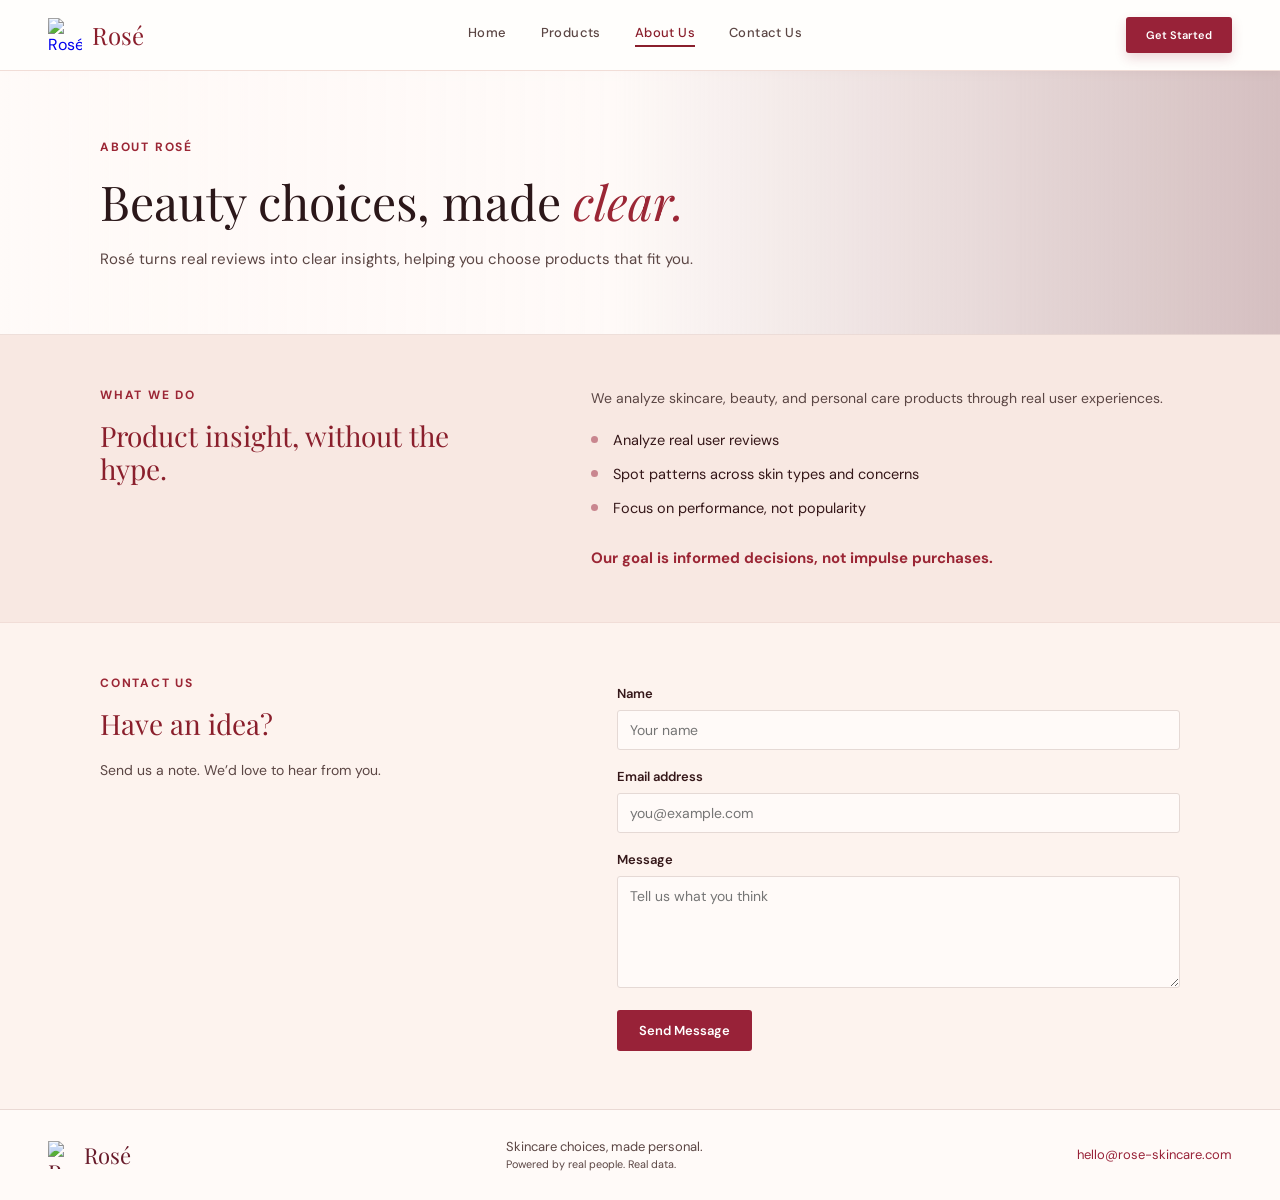
==== about.html @ 258e2c71 "Add files via upload" ====
<!DOCTYPE html>
<html lang="en">
<head>
	<meta charset="UTF-8">
	<meta name="viewport" content="width=device-width, initial-scale=1.0">
	<title>Rosé | About Us</title>
	<link rel="preconnect" href="https://fonts.googleapis.com">
	<link rel="preconnect" href="https://fonts.gstatic.com" crossorigin>
	<link href="https://fonts.googleapis.com/css2?family=DM+Sans:wght@400;500;600;700&family=Playfair+Display:ital,wght@0,400;0,500;1,400;1,500&display=swap" rel="stylesheet">
	<link rel="stylesheet" href="about.css">
</head>
<body>
	<header class="topbar">
		<a class="logo" href="Rose.html" aria-label="Rosé home">
			<img class="seal-img" src="rose-seal-transparent.png" alt="Rosé">
			<span class="logo-text">Rosé</span>
		</a>

		<nav class="topnav" aria-label="Main navigation">
			<a href="Rose.html">Home</a>
			<a href="products.html">Products</a>
			<a class="active" href="about.html" aria-current="page">About Us</a>
			<a href="#contact">Contact Us</a>
		</nav>

		<a class="about-started" href="Rose.html">Get Started</a>
	</header>

	<main>
		<section class="about-intro" aria-labelledby="about-title">
			<p class="kicker">ABOUT ROSÉ</p>
			<h1 id="about-title">Beauty choices, made <i>clear.</i></h1>
			<p class="intro-copy">Rosé turns real reviews into clear insights, helping you choose products that fit you.</p>
		</section>

		<section class="content-band" aria-labelledby="what-we-do-title">
			<div class="content-wrap two-column">
				<div>
					<p class="kicker">WHAT WE DO</p>
					<h2 id="what-we-do-title">Product insight, without the hype.</h2>
				</div>
				<div>
					<p class="body-p">We analyze skincare, beauty, and personal care products through real user experiences.</p>
					<ul class="dot-list">
						<li>Analyze real user reviews</li>
						<li>Spot patterns across skin types and concerns</li>
						<li>Focus on performance, not popularity</li>
					</ul>
					<p class="highlight">Our goal is informed decisions, not impulse purchases.</p>
				</div>
			</div>
		</section>

		<section class="contact-section" id="contact" aria-labelledby="contact-title">
			<div class="content-wrap contact-layout">
				<div>
					<p class="kicker">CONTACT US</p>
					<h2 id="contact-title">Have an idea?</h2>
					<p class="body-p">Send us a note. We’d love to hear from you.</p>
				</div>
				<form class="contact-form" action="mailto:hello@rose-skincare.com" method="post" enctype="text/plain">
					<label for="name">Name</label>
					<input type="text" id="name" name="name" placeholder="Your name" required>

					<label for="email">Email address</label>
					<input type="email" id="email" name="email" placeholder="you@example.com" required>

					<label for="message">Message</label>
					<textarea id="message" name="message" rows="5" placeholder="Tell us what you think" required></textarea>

					<button type="submit">Send Message</button>
				</form>
			</div>
		</section>
	</main>

	<footer class="site-footer">
		<div class="footer-brand">
			<img src="rose-seal-transparent.png" alt="Rosé">
			<span>Rosé</span>
		</div>
		<p>Skincare choices, made personal.<br><small>Powered by real people. Real data.</small></p>
		<a href="mailto:hello@rose-skincare.com">hello@rose-skincare.com</a>
	</footer>
</body>
</html>
---- about.css ----
* {
    box-sizing: border-box;
    margin: 0;
    padding: 0;
}

body {
    font-family: "DM Sans", Arial, sans-serif;
    color: #351719;
    background: #fcf8f6;
}

.topbar {
    display: flex;
    align-items: center;
    justify-content: space-between;
    padding: 17px 48px;
    background: rgba(255, 254, 252, .97);
    border-bottom: 1px solid #f1ddd7;
    box-shadow: 0 2px 10px rgba(72, 30, 35, .06);
}

.logo {
    display: flex;
    align-items: center;
    gap: 10px;
    text-decoration: none;
}

.seal-img {
    width: 34px;
    height: 34px;
    object-fit: contain;
}

.logo-text {
    font-family: "Playfair Display", Georgia, serif;
    font-size: 24px;
    color: #8a1f2c;
    line-height: 1;
}

.topnav {
    display: flex;
    gap: 34px;
}

.topnav a {
    color: #5b4644;
    text-decoration: none;
    font-size: 13px;
    font-weight: 500;
    letter-spacing: 0.4px;
}

.topnav a.active {
    color: #8a1f2c;
    border-bottom: 2px solid #8a1f2c;
    padding-bottom: 4px;
}

.topnav a:hover {
    color: #8a1f2c;
}

.kicker {
    color: #9b2635;
    font-size: 12px;
    font-weight: bold;
    letter-spacing: 1.8px;
    margin-bottom: 16px;
}

h1 {
    font-family: "Playfair Display", Georgia, serif;
    font-size: clamp(34px, 4vw, 48px);
    font-weight: normal;
    line-height: 1.25;
    color: #2b1719;
}

h1 i {
    color: #9b2635;
    font-style: italic;
}

h2 {
    font-family: "Playfair Display", Georgia, serif;
    font-size: 28px;
    font-weight: normal;
    color: #8a1f2c;
    margin: 0;
}

.highlight {
    margin-top: 26px;
    color: #9b2635;
    font-weight: bold;
    font-size: 15px;
    max-width: 440px;
    line-height: 1.6;
}

.dot-list {
    margin-top: 18px;
    padding: 0;
    list-style: none;
    max-width: 440px;
}

.dot-list li {
    position: relative;
    padding-left: 22px;
    margin-bottom: 12px;
    color: #351719;
    font-size: 14.5px;
    line-height: 1.55;
}

.dot-list li::before {
    content: "";
    position: absolute;
    left: 0;
    top: 7px;
    width: 7px;
    height: 7px;
    border-radius: 50%;
    background: #c9868f;
}

.about-started {
    padding: 11px 20px;
    border-radius: 3px;
    background: #982238;
    box-shadow: 0 5px 12px rgba(152, 34, 56, .18);
    color: #fff;
    font-size: 11px;
    font-weight: 600;
    text-decoration: none;
}

.about-intro,
.content-wrap {
    width: min(1080px, calc(100% - 48px));
    margin: 0 auto;
}

.about-intro {
    width: 100%;
    max-width: none;
    padding: 68px max(24px, calc((100% - 1080px) / 2)) 62px;
    background-image: linear-gradient(90deg, rgba(255, 250, 248, .96) 0%, rgba(255, 250, 248, .84) 48%, rgba(111, 44, 53, .28) 100%), url("13.png");
    background-position: center, center 45%;
    background-size: cover;
    border-bottom: 1px solid rgba(234, 217, 212, .8);
}

.about-intro h1 {
    max-width: 690px;
}

.intro-copy {
    max-width: 620px;
    margin-top: 16px;
    color: #5b4644;
    font-size: 15px;
    line-height: 1.65;
}

.content-band {
    padding: 52px 0;
    background: #f8e8e2;
}

.two-column {
    display: grid;
    grid-template-columns: minmax(0, .85fr) minmax(0, 1.15fr);
    gap: 56px;
    align-items: start;
}

.two-column h2,
.contact-layout h2 {
    max-width: 390px;
    margin: 0;
    font-size: 28px;
    line-height: 1.2;
}

.body-p {
    max-width: 590px;
    margin: 0 0 16px;
    color: #5b4644;
    font-size: 14px;
    line-height: 1.7;
}

.contact-section {
    padding: 52px 0 58px;
    background: #fdf3ee;
    border-top: 1px solid #f1ddd7;
}

.contact-layout {
    display: grid;
    grid-template-columns: minmax(0, .9fr) minmax(320px, 1.1fr);
    gap: 56px;
    align-items: start;
}

.contact-layout .body-p {
    margin-top: 18px;
}

.contact-form {
    display: grid;
    gap: 8px;
}

.contact-form label {
    margin-top: 10px;
    color: #351719;
    font-size: 13px;
    font-weight: 600;
}

.contact-form input,
.contact-form textarea {
    width: 100%;
    padding: 10px 12px;
    border: 1px solid #e5d9d5;
    border-radius: 3px;
    background: #fffaf8;
    color: #351719;
    font: inherit;
    font-size: 14px;
    resize: vertical;
}

.contact-form input:focus,
.contact-form textarea:focus {
    border-color: #982238;
    outline: 2px solid rgba(152, 34, 56, .14);
}

.contact-form button {
    width: fit-content;
    margin-top: 14px;
    padding: 12px 22px;
    border: 0;
    border-radius: 3px;
    background: #982238;
    color: #fff;
    cursor: pointer;
    font: inherit;
    font-size: 13px;
    font-weight: 600;
}

.site-footer {
    display: flex;
    align-items: center;
    justify-content: space-between;
    gap: 24px;
    padding: 28px 48px;
    border-top: 1px solid #ead9d4;
    background: #fffaf8;
    color: #5b4644;
    font-size: 13px;
}

.footer-brand {
    display: flex;
    align-items: center;
    gap: 8px;
    color: #681b2b;
    font-family: "Playfair Display", Georgia, serif;
    font-size: 22px;
}

.footer-brand img {
    width: 28px;
    height: 28px;
    object-fit: contain;
}

.site-footer a {
    color: #982238;
    text-decoration: none;
}

@media (max-width: 700px) {
    .topbar {
        padding: 17px 24px;
    }

    .about-started {
        display: none;
    }

    .about-intro,
    .content-wrap {
        width: min(100% - 40px, 540px);
    }

    .about-intro {
        width: 100%;
        padding: 52px 20px 48px;
    }

    .content-band,
    .contact-section {
        padding: 58px 0;
    }

    .two-column,
    .contact-layout {
        grid-template-columns: 1fr;
        gap: 28px;
    }

    .site-footer {
        align-items: flex-start;
        flex-direction: column;
        padding: 28px 24px;
    }
}
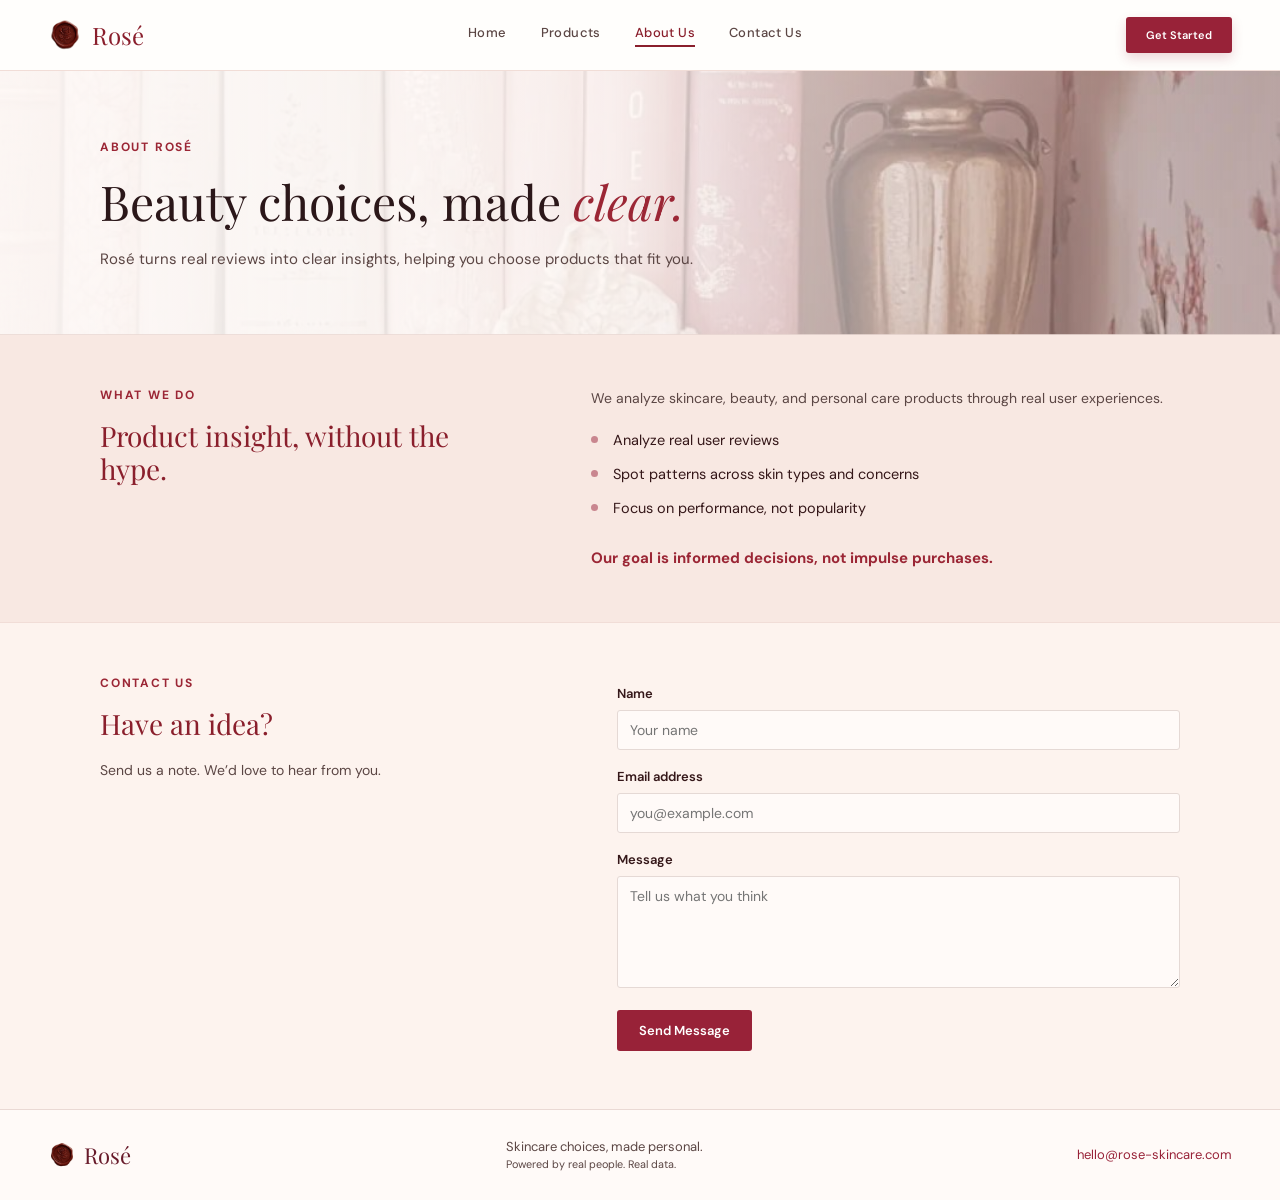
==== commit 07a0cd8d: "Add Rose HTML CSS pages and assets" ====
--- a/about.html
+++ b/about.html
@@ -1,86 +1,86 @@
-<!DOCTYPE html>
-<html lang="en">
-<head>
-	<meta charset="UTF-8">
-	<meta name="viewport" content="width=device-width, initial-scale=1.0">
-	<title>Rosé | About Us</title>
-	<link rel="preconnect" href="https://fonts.googleapis.com">
-	<link rel="preconnect" href="https://fonts.gstatic.com" crossorigin>
-	<link href="https://fonts.googleapis.com/css2?family=DM+Sans:wght@400;500;600;700&family=Playfair+Display:ital,wght@0,400;0,500;1,400;1,500&display=swap" rel="stylesheet">
-	<link rel="stylesheet" href="about.css">
-</head>
-<body>
-	<header class="topbar">
-		<a class="logo" href="Rose.html" aria-label="Rosé home">
-			<img class="seal-img" src="rose-seal-transparent.png" alt="Rosé">
-			<span class="logo-text">Rosé</span>
-		</a>
-
-		<nav class="topnav" aria-label="Main navigation">
-			<a href="Rose.html">Home</a>
-			<a href="products.html">Products</a>
-			<a class="active" href="about.html" aria-current="page">About Us</a>
-			<a href="#contact">Contact Us</a>
-		</nav>
-
-		<a class="about-started" href="Rose.html">Get Started</a>
-	</header>
-
-	<main>
-		<section class="about-intro" aria-labelledby="about-title">
-			<p class="kicker">ABOUT ROSÉ</p>
-			<h1 id="about-title">Beauty choices, made <i>clear.</i></h1>
-			<p class="intro-copy">Rosé turns real reviews into clear insights, helping you choose products that fit you.</p>
-		</section>
-
-		<section class="content-band" aria-labelledby="what-we-do-title">
-			<div class="content-wrap two-column">
-				<div>
-					<p class="kicker">WHAT WE DO</p>
-					<h2 id="what-we-do-title">Product insight, without the hype.</h2>
-				</div>
-				<div>
-					<p class="body-p">We analyze skincare, beauty, and personal care products through real user experiences.</p>
-					<ul class="dot-list">
-						<li>Analyze real user reviews</li>
-						<li>Spot patterns across skin types and concerns</li>
-						<li>Focus on performance, not popularity</li>
-					</ul>
-					<p class="highlight">Our goal is informed decisions, not impulse purchases.</p>
-				</div>
-			</div>
-		</section>
-
-		<section class="contact-section" id="contact" aria-labelledby="contact-title">
-			<div class="content-wrap contact-layout">
-				<div>
-					<p class="kicker">CONTACT US</p>
-					<h2 id="contact-title">Have an idea?</h2>
-					<p class="body-p">Send us a note. We’d love to hear from you.</p>
-				</div>
-				<form class="contact-form" action="mailto:hello@rose-skincare.com" method="post" enctype="text/plain">
-					<label for="name">Name</label>
-					<input type="text" id="name" name="name" placeholder="Your name" required>
-
-					<label for="email">Email address</label>
-					<input type="email" id="email" name="email" placeholder="you@example.com" required>
-
-					<label for="message">Message</label>
-					<textarea id="message" name="message" rows="5" placeholder="Tell us what you think" required></textarea>
-
-					<button type="submit">Send Message</button>
-				</form>
-			</div>
-		</section>
-	</main>
-
-	<footer class="site-footer">
-		<div class="footer-brand">
-			<img src="rose-seal-transparent.png" alt="Rosé">
-			<span>Rosé</span>
-		</div>
-		<p>Skincare choices, made personal.<br><small>Powered by real people. Real data.</small></p>
-		<a href="mailto:hello@rose-skincare.com">hello@rose-skincare.com</a>
-	</footer>
-</body>
-</html>
+<!DOCTYPE html>
+<html lang="en">
+<head>
+	<meta charset="UTF-8">
+	<meta name="viewport" content="width=device-width, initial-scale=1.0">
+	<title>Rosé | About Us</title>
+	<link rel="preconnect" href="https://fonts.googleapis.com">
+	<link rel="preconnect" href="https://fonts.gstatic.com" crossorigin>
+	<link href="https://fonts.googleapis.com/css2?family=DM+Sans:wght@400;500;600;700&family=Playfair+Display:ital,wght@0,400;0,500;1,400;1,500&display=swap" rel="stylesheet">
+	<link rel="stylesheet" href="about.css">
+</head>
+<body>
+	<header class="topbar">
+		<a class="logo" href="Rose.html" aria-label="Rosé home">
+			<img class="seal-img" src="rose-seal-transparent.png" alt="Rosé">
+			<span class="logo-text">Rosé</span>
+		</a>
+
+		<nav class="topnav" aria-label="Main navigation">
+			<a href="Rose.html">Home</a>
+			<a href="products.html">Products</a>
+			<a class="active" href="about.html" aria-current="page">About Us</a>
+			<a href="#contact">Contact Us</a>
+		</nav>
+
+		<a class="about-started" href="Rose.html">Get Started</a>
+	</header>
+
+	<main>
+		<section class="about-intro" aria-labelledby="about-title">
+			<p class="kicker">ABOUT ROSÉ</p>
+			<h1 id="about-title">Beauty choices, made <i>clear.</i></h1>
+			<p class="intro-copy">Rosé turns real reviews into clear insights, helping you choose products that fit you.</p>
+		</section>
+
+		<section class="content-band" aria-labelledby="what-we-do-title">
+			<div class="content-wrap two-column">
+				<div>
+					<p class="kicker">WHAT WE DO</p>
+					<h2 id="what-we-do-title">Product insight, without the hype.</h2>
+				</div>
+				<div>
+					<p class="body-p">We analyze skincare, beauty, and personal care products through real user experiences.</p>
+					<ul class="dot-list">
+						<li>Analyze real user reviews</li>
+						<li>Spot patterns across skin types and concerns</li>
+						<li>Focus on performance, not popularity</li>
+					</ul>
+					<p class="highlight">Our goal is informed decisions, not impulse purchases.</p>
+				</div>
+			</div>
+		</section>
+
+		<section class="contact-section" id="contact" aria-labelledby="contact-title">
+			<div class="content-wrap contact-layout">
+				<div>
+					<p class="kicker">CONTACT US</p>
+					<h2 id="contact-title">Have an idea?</h2>
+					<p class="body-p">Send us a note. We’d love to hear from you.</p>
+				</div>
+				<form class="contact-form" action="mailto:hello@rose-skincare.com" method="post" enctype="text/plain">
+					<label for="name">Name</label>
+					<input type="text" id="name" name="name" placeholder="Your name" required>
+
+					<label for="email">Email address</label>
+					<input type="email" id="email" name="email" placeholder="you@example.com" required>
+
+					<label for="message">Message</label>
+					<textarea id="message" name="message" rows="5" placeholder="Tell us what you think" required></textarea>
+
+					<button type="submit">Send Message</button>
+				</form>
+			</div>
+		</section>
+	</main>
+
+	<footer class="site-footer">
+		<div class="footer-brand">
+			<img src="rose-seal-transparent.png" alt="Rosé">
+			<span>Rosé</span>
+		</div>
+		<p>Skincare choices, made personal.<br><small>Powered by real people. Real data.</small></p>
+		<a href="mailto:hello@rose-skincare.com">hello@rose-skincare.com</a>
+	</footer>
+</body>
+</html>
--- a/about.css
+++ b/about.css
@@ -1,327 +1,327 @@
-* {
-    box-sizing: border-box;
-    margin: 0;
-    padding: 0;
-}
-
-body {
-    font-family: "DM Sans", Arial, sans-serif;
-    color: #351719;
-    background: #fcf8f6;
-}
-
-.topbar {
-    display: flex;
-    align-items: center;
-    justify-content: space-between;
-    padding: 17px 48px;
-    background: rgba(255, 254, 252, .97);
-    border-bottom: 1px solid #f1ddd7;
-    box-shadow: 0 2px 10px rgba(72, 30, 35, .06);
-}
-
-.logo {
-    display: flex;
-    align-items: center;
-    gap: 10px;
-    text-decoration: none;
-}
-
-.seal-img {
-    width: 34px;
-    height: 34px;
-    object-fit: contain;
-}
-
-.logo-text {
-    font-family: "Playfair Display", Georgia, serif;
-    font-size: 24px;
-    color: #8a1f2c;
-    line-height: 1;
-}
-
-.topnav {
-    display: flex;
-    gap: 34px;
-}
-
-.topnav a {
-    color: #5b4644;
-    text-decoration: none;
-    font-size: 13px;
-    font-weight: 500;
-    letter-spacing: 0.4px;
-}
-
-.topnav a.active {
-    color: #8a1f2c;
-    border-bottom: 2px solid #8a1f2c;
-    padding-bottom: 4px;
-}
-
-.topnav a:hover {
-    color: #8a1f2c;
-}
-
-.kicker {
-    color: #9b2635;
-    font-size: 12px;
-    font-weight: bold;
-    letter-spacing: 1.8px;
-    margin-bottom: 16px;
-}
-
-h1 {
-    font-family: "Playfair Display", Georgia, serif;
-    font-size: clamp(34px, 4vw, 48px);
-    font-weight: normal;
-    line-height: 1.25;
-    color: #2b1719;
-}
-
-h1 i {
-    color: #9b2635;
-    font-style: italic;
-}
-
-h2 {
-    font-family: "Playfair Display", Georgia, serif;
-    font-size: 28px;
-    font-weight: normal;
-    color: #8a1f2c;
-    margin: 0;
-}
-
-.highlight {
-    margin-top: 26px;
-    color: #9b2635;
-    font-weight: bold;
-    font-size: 15px;
-    max-width: 440px;
-    line-height: 1.6;
-}
-
-.dot-list {
-    margin-top: 18px;
-    padding: 0;
-    list-style: none;
-    max-width: 440px;
-}
-
-.dot-list li {
-    position: relative;
-    padding-left: 22px;
-    margin-bottom: 12px;
-    color: #351719;
-    font-size: 14.5px;
-    line-height: 1.55;
-}
-
-.dot-list li::before {
-    content: "";
-    position: absolute;
-    left: 0;
-    top: 7px;
-    width: 7px;
-    height: 7px;
-    border-radius: 50%;
-    background: #c9868f;
-}
-
-.about-started {
-    padding: 11px 20px;
-    border-radius: 3px;
-    background: #982238;
-    box-shadow: 0 5px 12px rgba(152, 34, 56, .18);
-    color: #fff;
-    font-size: 11px;
-    font-weight: 600;
-    text-decoration: none;
-}
-
-.about-intro,
-.content-wrap {
-    width: min(1080px, calc(100% - 48px));
-    margin: 0 auto;
-}
-
-.about-intro {
-    width: 100%;
-    max-width: none;
-    padding: 68px max(24px, calc((100% - 1080px) / 2)) 62px;
-    background-image: linear-gradient(90deg, rgba(255, 250, 248, .96) 0%, rgba(255, 250, 248, .84) 48%, rgba(111, 44, 53, .28) 100%), url("13.png");
-    background-position: center, center 45%;
-    background-size: cover;
-    border-bottom: 1px solid rgba(234, 217, 212, .8);
-}
-
-.about-intro h1 {
-    max-width: 690px;
-}
-
-.intro-copy {
-    max-width: 620px;
-    margin-top: 16px;
-    color: #5b4644;
-    font-size: 15px;
-    line-height: 1.65;
-}
-
-.content-band {
-    padding: 52px 0;
-    background: #f8e8e2;
-}
-
-.two-column {
-    display: grid;
-    grid-template-columns: minmax(0, .85fr) minmax(0, 1.15fr);
-    gap: 56px;
-    align-items: start;
-}
-
-.two-column h2,
-.contact-layout h2 {
-    max-width: 390px;
-    margin: 0;
-    font-size: 28px;
-    line-height: 1.2;
-}
-
-.body-p {
-    max-width: 590px;
-    margin: 0 0 16px;
-    color: #5b4644;
-    font-size: 14px;
-    line-height: 1.7;
-}
-
-.contact-section {
-    padding: 52px 0 58px;
-    background: #fdf3ee;
-    border-top: 1px solid #f1ddd7;
-}
-
-.contact-layout {
-    display: grid;
-    grid-template-columns: minmax(0, .9fr) minmax(320px, 1.1fr);
-    gap: 56px;
-    align-items: start;
-}
-
-.contact-layout .body-p {
-    margin-top: 18px;
-}
-
-.contact-form {
-    display: grid;
-    gap: 8px;
-}
-
-.contact-form label {
-    margin-top: 10px;
-    color: #351719;
-    font-size: 13px;
-    font-weight: 600;
-}
-
-.contact-form input,
-.contact-form textarea {
-    width: 100%;
-    padding: 10px 12px;
-    border: 1px solid #e5d9d5;
-    border-radius: 3px;
-    background: #fffaf8;
-    color: #351719;
-    font: inherit;
-    font-size: 14px;
-    resize: vertical;
-}
-
-.contact-form input:focus,
-.contact-form textarea:focus {
-    border-color: #982238;
-    outline: 2px solid rgba(152, 34, 56, .14);
-}
-
-.contact-form button {
-    width: fit-content;
-    margin-top: 14px;
-    padding: 12px 22px;
-    border: 0;
-    border-radius: 3px;
-    background: #982238;
-    color: #fff;
-    cursor: pointer;
-    font: inherit;
-    font-size: 13px;
-    font-weight: 600;
-}
-
-.site-footer {
-    display: flex;
-    align-items: center;
-    justify-content: space-between;
-    gap: 24px;
-    padding: 28px 48px;
-    border-top: 1px solid #ead9d4;
-    background: #fffaf8;
-    color: #5b4644;
-    font-size: 13px;
-}
-
-.footer-brand {
-    display: flex;
-    align-items: center;
-    gap: 8px;
-    color: #681b2b;
-    font-family: "Playfair Display", Georgia, serif;
-    font-size: 22px;
-}
-
-.footer-brand img {
-    width: 28px;
-    height: 28px;
-    object-fit: contain;
-}
-
-.site-footer a {
-    color: #982238;
-    text-decoration: none;
-}
-
-@media (max-width: 700px) {
-    .topbar {
-        padding: 17px 24px;
-    }
-
-    .about-started {
-        display: none;
-    }
-
-    .about-intro,
-    .content-wrap {
-        width: min(100% - 40px, 540px);
-    }
-
-    .about-intro {
-        width: 100%;
-        padding: 52px 20px 48px;
-    }
-
-    .content-band,
-    .contact-section {
-        padding: 58px 0;
-    }
-
-    .two-column,
-    .contact-layout {
-        grid-template-columns: 1fr;
-        gap: 28px;
-    }
-
-    .site-footer {
-        align-items: flex-start;
-        flex-direction: column;
-        padding: 28px 24px;
-    }
+* {
+    box-sizing: border-box;
+    margin: 0;
+    padding: 0;
+}
+
+body {
+    font-family: "DM Sans", Arial, sans-serif;
+    color: #351719;
+    background: #fcf8f6;
+}
+
+.topbar {
+    display: flex;
+    align-items: center;
+    justify-content: space-between;
+    padding: 17px 48px;
+    background: rgba(255, 254, 252, .97);
+    border-bottom: 1px solid #f1ddd7;
+    box-shadow: 0 2px 10px rgba(72, 30, 35, .06);
+}
+
+.logo {
+    display: flex;
+    align-items: center;
+    gap: 10px;
+    text-decoration: none;
+}
+
+.seal-img {
+    width: 34px;
+    height: 34px;
+    object-fit: contain;
+}
+
+.logo-text {
+    font-family: "Playfair Display", Georgia, serif;
+    font-size: 24px;
+    color: #8a1f2c;
+    line-height: 1;
+}
+
+.topnav {
+    display: flex;
+    gap: 34px;
+}
+
+.topnav a {
+    color: #5b4644;
+    text-decoration: none;
+    font-size: 13px;
+    font-weight: 500;
+    letter-spacing: 0.4px;
+}
+
+.topnav a.active {
+    color: #8a1f2c;
+    border-bottom: 2px solid #8a1f2c;
+    padding-bottom: 4px;
+}
+
+.topnav a:hover {
+    color: #8a1f2c;
+}
+
+.kicker {
+    color: #9b2635;
+    font-size: 12px;
+    font-weight: bold;
+    letter-spacing: 1.8px;
+    margin-bottom: 16px;
+}
+
+h1 {
+    font-family: "Playfair Display", Georgia, serif;
+    font-size: clamp(34px, 4vw, 48px);
+    font-weight: normal;
+    line-height: 1.25;
+    color: #2b1719;
+}
+
+h1 i {
+    color: #9b2635;
+    font-style: italic;
+}
+
+h2 {
+    font-family: "Playfair Display", Georgia, serif;
+    font-size: 28px;
+    font-weight: normal;
+    color: #8a1f2c;
+    margin: 0;
+}
+
+.highlight {
+    margin-top: 26px;
+    color: #9b2635;
+    font-weight: bold;
+    font-size: 15px;
+    max-width: 440px;
+    line-height: 1.6;
+}
+
+.dot-list {
+    margin-top: 18px;
+    padding: 0;
+    list-style: none;
+    max-width: 440px;
+}
+
+.dot-list li {
+    position: relative;
+    padding-left: 22px;
+    margin-bottom: 12px;
+    color: #351719;
+    font-size: 14.5px;
+    line-height: 1.55;
+}
+
+.dot-list li::before {
+    content: "";
+    position: absolute;
+    left: 0;
+    top: 7px;
+    width: 7px;
+    height: 7px;
+    border-radius: 50%;
+    background: #c9868f;
+}
+
+.about-started {
+    padding: 11px 20px;
+    border-radius: 3px;
+    background: #982238;
+    box-shadow: 0 5px 12px rgba(152, 34, 56, .18);
+    color: #fff;
+    font-size: 11px;
+    font-weight: 600;
+    text-decoration: none;
+}
+
+.about-intro,
+.content-wrap {
+    width: min(1080px, calc(100% - 48px));
+    margin: 0 auto;
+}
+
+.about-intro {
+    width: 100%;
+    max-width: none;
+    padding: 68px max(24px, calc((100% - 1080px) / 2)) 62px;
+    background-image: linear-gradient(90deg, rgba(255, 250, 248, .96) 0%, rgba(255, 250, 248, .84) 48%, rgba(111, 44, 53, .28) 100%), url("13.png");
+    background-position: center, center 45%;
+    background-size: cover;
+    border-bottom: 1px solid rgba(234, 217, 212, .8);
+}
+
+.about-intro h1 {
+    max-width: 690px;
+}
+
+.intro-copy {
+    max-width: 620px;
+    margin-top: 16px;
+    color: #5b4644;
+    font-size: 15px;
+    line-height: 1.65;
+}
+
+.content-band {
+    padding: 52px 0;
+    background: #f8e8e2;
+}
+
+.two-column {
+    display: grid;
+    grid-template-columns: minmax(0, .85fr) minmax(0, 1.15fr);
+    gap: 56px;
+    align-items: start;
+}
+
+.two-column h2,
+.contact-layout h2 {
+    max-width: 390px;
+    margin: 0;
+    font-size: 28px;
+    line-height: 1.2;
+}
+
+.body-p {
+    max-width: 590px;
+    margin: 0 0 16px;
+    color: #5b4644;
+    font-size: 14px;
+    line-height: 1.7;
+}
+
+.contact-section {
+    padding: 52px 0 58px;
+    background: #fdf3ee;
+    border-top: 1px solid #f1ddd7;
+}
+
+.contact-layout {
+    display: grid;
+    grid-template-columns: minmax(0, .9fr) minmax(320px, 1.1fr);
+    gap: 56px;
+    align-items: start;
+}
+
+.contact-layout .body-p {
+    margin-top: 18px;
+}
+
+.contact-form {
+    display: grid;
+    gap: 8px;
+}
+
+.contact-form label {
+    margin-top: 10px;
+    color: #351719;
+    font-size: 13px;
+    font-weight: 600;
+}
+
+.contact-form input,
+.contact-form textarea {
+    width: 100%;
+    padding: 10px 12px;
+    border: 1px solid #e5d9d5;
+    border-radius: 3px;
+    background: #fffaf8;
+    color: #351719;
+    font: inherit;
+    font-size: 14px;
+    resize: vertical;
+}
+
+.contact-form input:focus,
+.contact-form textarea:focus {
+    border-color: #982238;
+    outline: 2px solid rgba(152, 34, 56, .14);
+}
+
+.contact-form button {
+    width: fit-content;
+    margin-top: 14px;
+    padding: 12px 22px;
+    border: 0;
+    border-radius: 3px;
+    background: #982238;
+    color: #fff;
+    cursor: pointer;
+    font: inherit;
+    font-size: 13px;
+    font-weight: 600;
+}
+
+.site-footer {
+    display: flex;
+    align-items: center;
+    justify-content: space-between;
+    gap: 24px;
+    padding: 28px 48px;
+    border-top: 1px solid #ead9d4;
+    background: #fffaf8;
+    color: #5b4644;
+    font-size: 13px;
+}
+
+.footer-brand {
+    display: flex;
+    align-items: center;
+    gap: 8px;
+    color: #681b2b;
+    font-family: "Playfair Display", Georgia, serif;
+    font-size: 22px;
+}
+
+.footer-brand img {
+    width: 28px;
+    height: 28px;
+    object-fit: contain;
+}
+
+.site-footer a {
+    color: #982238;
+    text-decoration: none;
+}
+
+@media (max-width: 700px) {
+    .topbar {
+        padding: 17px 24px;
+    }
+
+    .about-started {
+        display: none;
+    }
+
+    .about-intro,
+    .content-wrap {
+        width: min(100% - 40px, 540px);
+    }
+
+    .about-intro {
+        width: 100%;
+        padding: 52px 20px 48px;
+    }
+
+    .content-band,
+    .contact-section {
+        padding: 58px 0;
+    }
+
+    .two-column,
+    .contact-layout {
+        grid-template-columns: 1fr;
+        gap: 28px;
+    }
+
+    .site-footer {
+        align-items: flex-start;
+        flex-direction: column;
+        padding: 28px 24px;
+    }
 }
